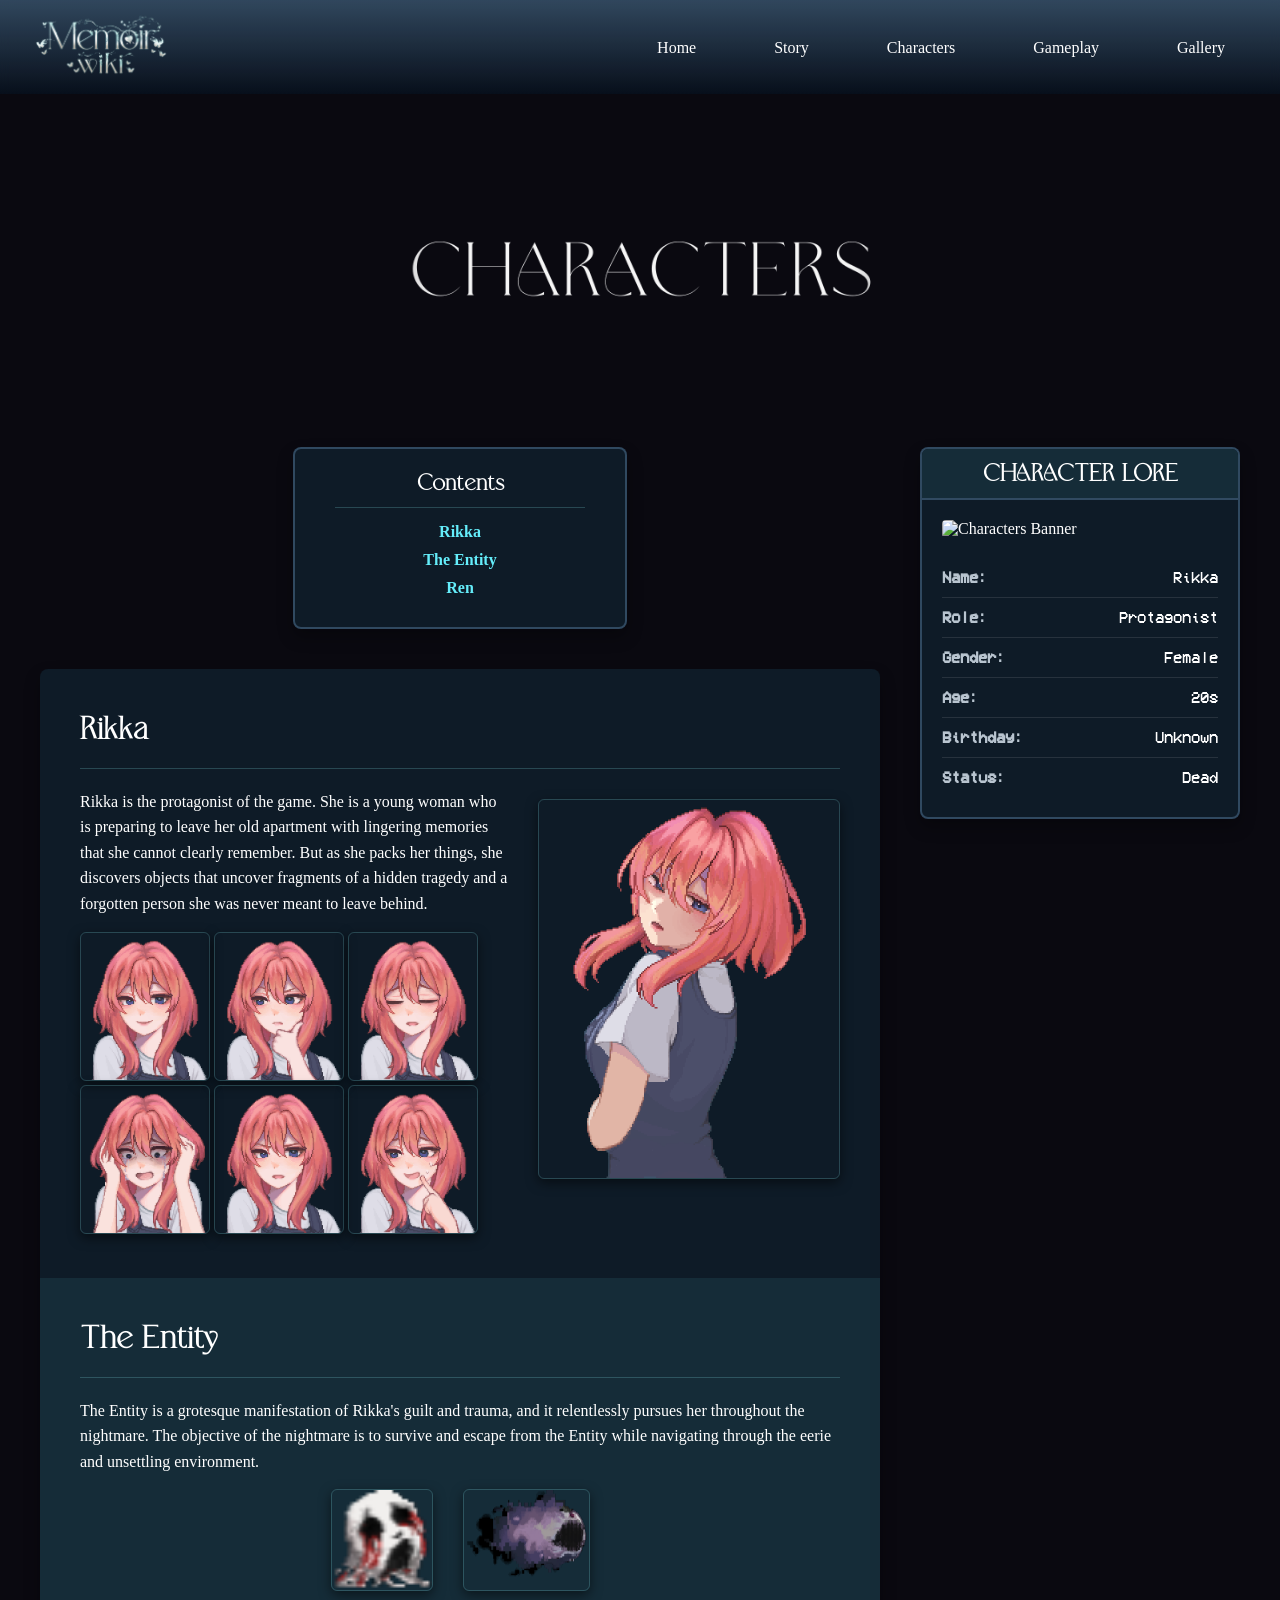
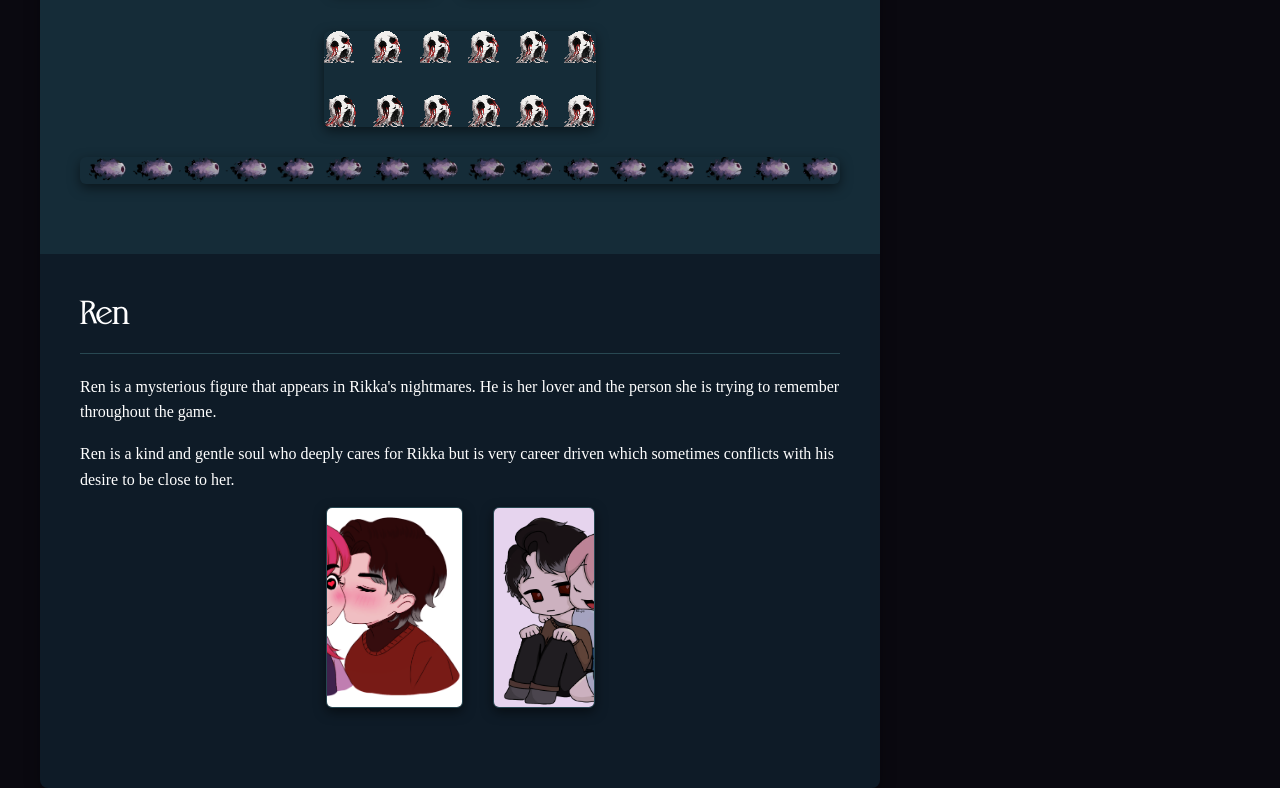
==== characters.html @ 7bb43e52 "part2 rearrangement" ====
<!DOCTYPE html>
<html lang="en">

<head>
    <meta charset="UTF-8">
    <meta name="viewport" content="width=device-width, initial-scale=1.0">
    <title>Memoir Wiki</title>
    <link rel="icon" type="image/png" href="/assets/images/MEMOIR_LOGO_WHITE.png">
    
    <link rel="stylesheet" href="/assets/css/style.css">
    <script src="/assets/js/script.js"></script>
</head>



<body>
<div id="header-stuff"></div>

<main class="site-main">
    <div class="page-banner-container">
        <img src="/assets/images/characters.png" alt="Characters Title Banner" class="page-banner-image">
    </div>

    <div class="main-body-wrapper">

        <article class="article-content-wrapper">

            <div class="toc-container">
                <div class="toc-box">
                    <h3>Contents</h3>
                    <ul>
                        <li><a href="#rikka">Rikka</a></li>
                        <li><a href="#entity">The Entity</a></li>
                        <li><a href="#ren">Ren</a></li>
                    </ul>
                </div>
            </div>

            <div class="article-sections-container">

                <section id="rikka" class="content-section">
                    <h2>Rikka</h2>
                    <hr>
                    <img src="/assets/images/Gallery/Rikka_Art.PNG" alt="Rikka Portrait" class="article-image-float">
                    <p>Rikka is the protagonist of the game. She is a young woman who is preparing to leave her old apartment with lingering memories that she cannot clearly remember. But as she packs her things, she discovers objects that uncover fragments of a hidden tragedy and a forgotten person she was never meant to leave behind.</p>
                    
                        <img height="147" width="128" src="/assets/images/Gallery/Smile.png" alt="Rikka Expression 1" class="row-item">
                        <img height="147" width="128" src="/assets/images/Gallery/Thinking_2.png" alt="Rikka Expression 2" class="row-item">
                        <img height="147" width="128" src="/assets/images/Gallery/Tired.png" alt="Rikka Expression 3" class="row-item">
                        <img height="147" width="128" src="/assets/images/Gallery/Fear_3.png" alt="Rikka Expression 4" class="row-item">
                        <img height="147" width="128" src="/assets/images/Gallery/Disdain_2.png" alt="Rikka Expression 5" class="row-item">
                        <img height="147" width="128" src="/assets/images/Gallery/Shy_Uneasy_1.png" alt="Rikka Expression 6" class="row-item">
                </section>

                <section id="entity" class="content-section">
                    <h2>The Entity</h2>
                    <hr>
                    <p>The Entity is a grotesque manifestation of Rikka's guilt and trauma, and it relentlessly pursues her throughout the nightmare. The objective of the nightmare is to survive and escape from the Entity while navigating through the eerie and unsettling environment.</p>

                    <div class="media-row">
                    <img height="100" width="100" src="/assets/images/Gallery/Entity1.png" alt="The Entity Art" class="row-item">
                    <img src="/assets/images/Gallery/Entity2.png" alt="The Entity Art 2" class="row-item">
                    </div>
                    <img src="/assets/images/Gallery/EntitySprite1.png" alt="The Entity Art 3" class="article-image-center">
                    <img src="/assets/images/Gallery/EyeEntity1.png" alt="The Entity Art 4" class="article-image-center">
                </section>

                <section id="ren" class="content-section">
                    <h2>Ren</h2>
                    <hr>
                    <p>Ren is a mysterious figure that appears in Rikka's nightmares. He is her lover and the person she is trying to remember throughout the game.</p>

                    <p>Ren is a kind and gentle soul who deeply cares for Rikka but is very career driven which sometimes conflicts with his desire to be close to her.</p>

                    <div class="media-row">
                    <img height="135" width="135" src="/assets/images/Gallery/Ren1.png" alt="Ren Sprite" class="row-item">
                    <img height="100" width="100" src="/assets/images/Gallery/Ren.png" alt="Ren Art" class="row-item">
                    </div>
                </section>

            </div>
        </article>

        <aside class="infobox-sidebar-wrapper">
            <div class="infobox">
                <h2>CHARACTER LORE</h2>
                <img src="/assets/images/gallery/Rikka_portrait.png" alt="Characters Banner" class="infobox-image">
                <ul>
                    <li><span class="info-key">Name:</span> <span class="info-value">Rikka</span></li>
                    <li><span class="info-key">Role:</span> <span class="info-value">Protagonist</span></li>
                    <li><span class="info-key">Gender:</span> <span class="info-value">Female</span></li>
                    <li><span class="info-key">Age:</span> <span class="info-value">20s</span></li>
                    <li><span class="info-key">Birthday:</span> <span class="info-value">Unknown</span></li>
                    <li><span class="info-key">Status:</span> <span class="info-value">Dead</span></li>
                </ul>
            </div>
        </aside>
    </div>
</main>
<div id="lightbox-modal" class="lightbox">
        <span class="lightbox-close">&times;</span>
        
        <img class="lightbox-content" id="lightbox-img" style="display: none;">
        
        <video class="lightbox-content" id="lightbox-video" style="display: none;" playsinline></video>
    </div>
</body>
</html>
---- assets/css/style.css ----
html {
    scroll-behavior: smooth;
    scroll-padding-top: 200px;
}

/* #region Memoir Fonts */
@font-face {
    font-family: 'MemoirFont'; 
    
    src: url('/assets/font/VCR_OSD_MONO.ttf') format('truetype'); 
    
    font-weight: normal;

}

@font-face {
    font-family: 'HeadingMemoirFont'; 
    
    src: url('/assets/font/NTSEAWAVE.otf') format('opentype'); 
    
    font-weight: normal;
    font-style: normal;

}
/* #endregion */

.mobile-icon {
    display: none;
    color: white;
    font-size: 28px;
    text-decoration: none;
}

.site-header {
    position: fixed;
    top: 0;
    width: 100%;
    z-index: 100;
    background: linear-gradient(to bottom, rgba(53, 78, 102, 0.9), rgba(7, 20, 35, 0.6));
    backdrop-filter: blur(6px);
    transition: padding 0.3s ease, background 0.3s ease;
}

.nav {
    display: flex;
    justify-content: space-between;
    align-items: center;
    padding: 5px 30px;
}

.logo {
    height: 80px;
}

.nav-links a {
    margin-left: 24px;
    font-family: 'Georgia', serif;
    text-decoration: none;
    color: white;
    padding: 15px 25px;
    line-height: 25px;
    border-radius: 4px;
}

.nav-links a:hover {
    text-decoration: none;
    color: rgb(184, 196, 207);
    background: linear-gradient(to bottom, rgba(147, 250, 355, 0.6), rgba(50, 75, 100, 0.6));
}

body {
    margin: 0;
    padding-top: 84px;
    background-color: rgb(10, 9, 16);
    background-position: center;
    background-repeat: no-repeat;
    font-family: 'Georgia', serif;
}

/* #region Page banner */
.page-banner-container {
    display: flex;
    justify-content: center;
    margin-bottom: 40px;
    width: 100%;
}

.page-banner-image {
    width: 100%;
    max-width: 500px;
    height: auto;
    
    mask-image: radial-gradient(ellipse at center, black 60%, transparent 100%) ;
    -webkit-mask-image: radial-gradient(ellipse at center, black 60%, transparent 100%);
}

/* #region Main Wiki Layout (NEW) */
.site-main {
    padding-top: 40px; 
}

.main-body-wrapper {
    display: flex;
    justify-content: center;
    max-width: 1200px;
    margin: 0 auto; 
    padding: 0 20px;
    gap: 40px;
    align-items: flex-start;
}

.article-image-center {
    display: block;
    margin: 30px auto;
    max-width: 100%;
    height: auto;
    border-radius: 6px;
    box-shadow: 0px 4px 12px rgba(0,0,0,0.5);
}

.article-image-float {
    float: right;
    clear: right;
    max-width: 300px; 
    height: auto;
    margin: 10px 0 20px 30px; 
    border-radius: 6px;
    box-shadow: 0px 4px 12px rgba(0,0,0,0.5);
    border: 1px solid rgba(147, 250, 355, 0.2); 
}

.media-row {
    display: flex;
    gap: 30px;
    flex-wrap: wrap;
    justify-content: center;
    margin-top: 15px;
    margin-bottom: 40px;
}

.row-item {
    max-width: 300px;
    height: auto;
    border-radius: 6px;
    box-shadow: 0px 4px 12px rgba(0,0,0,0.5);
    border: 1px solid rgba(147, 250, 355, 0.2); 
}

/* --- Dialogue & Quotes --- */
.game-dialogue {
    background-color: rgba(7, 20, 35, 0.6);
    border-left: 4px solid rgb(184, 196, 207);
    margin: 25px 0;
    padding: 20px 25px;
    border-radius: 0 8px 8px 0;
    box-shadow: inset 0px 0px 10px rgba(0,0,0,0.5);

    display: flow-root
}

.game-dialogue p {
    font-size: 1.1rem;
    font-style: italic;
    margin-bottom: 10px;
    font-family: 'MemoirFont', 'Georgia', serif;
}

.game-dialogue cite {
    display: block;
    text-align: right;
    font-weight: bold;
    color: rgb(184, 196, 207);
    font-size: 0.95rem;
    font-style: normal;
    font-family: 'MemoirFont', 'Georgia', serif;
}

.char-name {
    font-style: normal;
    font-weight: bold;
    color: rgb(184, 196, 207); 
    margin-right: 5px;
    font-family: 'MemoirFont', 'Georgia', serif;
}

/* --- LContent --- */
.article-content-wrapper {
    flex: 1;
}

.article-sections-container {
    border-radius: 8px;
    overflow: hidden;
    box-shadow: 0px 8px 16px rgba(0,0,0,0.3);
}

.content-section {
    padding: 40px;
    background-color: #0e1b27;
    color: white;
    scroll-margin-top: 120px;
    display: flow-root;
}

.article-sections-container .content-section:nth-child(even) {
    background-color: #152c38;
}

.content-section h2 {
    margin-top: 0;
    margin-bottom: 20px;
    font-size: 2rem;
    color: rgb(255, 255, 255);
    font-family: 'HeadingMemoirFont', 'Georgia', serif;
}

.content-section p {
    line-height: 1.6;
    margin-bottom: 15px;
    font-family: 'Georgia', serif;
}

.content-section hr {
    border: none;
    border-top: 1px solid rgba(147, 250, 355, 0.2);
    margin-bottom: 20px;
}

.content-section a {
    color: rgb(101, 238, 251);
    text-decoration: none;
    font-weight: bold;
    transition: color 0.3s ease;
}

.content-section a:hover {
    color: white;
    text-decoration: underline;
}

/* --- Infobox --- */
.infobox-sidebar-wrapper {
    width: 320px;
    flex-shrink: 0;
}

.infobox {
    background-color: #0e1b27;
    border: 2px solid rgba(53, 78, 102, 0.9);
    border-radius: 8px;
    padding: 20px;
    color: white;
    box-shadow: 0px 8px 16px rgba(0,0,0,0.3);
}

.infobox h2 {
    text-align: center;
    background-color: #152c38;
    padding: 10px;
    margin: -20px -20px 20px -20px;
    border-top-left-radius: 6px;
    border-top-right-radius: 6px;
    border-bottom: 2px solid rgba(53, 78, 102, 0.9);
    font-family: 'HeadingMemoirFont', 'Georgia', serif;
}

.infobox-image {
    width: 100%;
    height: auto;
    border-radius: 4px;
    margin-bottom: 20px;
}

.infobox ul {
    list-style: none;
    padding: 0;
    margin: 0;
}

.infobox li {
    display: flex;
    justify-content: space-between;
    padding: 10px 0;
    border-bottom: 1px solid rgba(255,255,255,0.1);
}

.infobox li:last-child {
    border-bottom: none;
}

.info-key {
    font-weight: bold;
    color: rgb(184, 196, 207);
    font-family: 'MemoirFont', 'Georgia', serif;
}

.info-value {
    text-align: right;
    font-family: 'MemoirFont', 'Georgia', serif;
}

/* --- Table of Contentsss --- */
.toc-container {
    display: flex;
    justify-content: center;
    margin-bottom: 40px;
}

.toc-box {
    background-color: #0e1b27;
    border: 2px solid rgba(53, 78, 102, 0.9);
    border-radius: 8px;
    padding: 20px 40px;
    box-shadow: 0px 8px 16px rgba(0,0,0,0.3);
    min-width: 250px;
}

.toc-box h3 {
    margin-top: 0;
    text-align: center;
    color: white;
    border-bottom: 1px solid rgba(147, 250, 355, 0.2);
    padding-bottom: 10px;
    margin-bottom: 15px;
    font-size: 1.4rem;
    font-family: 'HeadingMemoirFont', 'Georgia', serif;
}

.toc-box ul {
    list-style: none;
    padding: 0;
    margin: 0;
}

.toc-box li {
    margin-bottom: 10px;
    text-align: center;
}

.toc-box a {
    color: rgb(101, 238, 251);
    text-decoration: none;
    font-weight: bold;
    transition: color 0.3s ease;
}

.toc-box a:hover {
    color: white;
    text-decoration: underline;
}

/* --- Gallery ---*/
.gallery-grid {
    display: grid;
    grid-template-columns: repeat(auto-fit, minmax(250px, 1fr)); 
    gap: 20px;
    margin-top: 20px;
    margin-bottom: 40px;
}

.gallery-image {
    width: 100%;
    height: 100%;
    object-fit: cover;
    border-radius: 8px;
    box-shadow: 0px 4px 12px rgba(0,0,0,0.5);
    border: 1px solid rgba(147, 250, 355, 0.2);
    transition: transform 0.3s ease, box-shadow 0.3s ease;
    cursor: pointer;
}

.gallery-image:hover {
    transform: scale(1.05);
    box-shadow: 0px 8px 20px rgba(147, 250, 355, 0.4);
    z-index: 10;
}
/* #endregion */


/* #region Lightbox */
.article-image-float,
.article-image-center,
.infobox-image,
.gallery-image,
.row-item {
    cursor: zoom-in;
}

.lightbox {
    display: none;
    position: fixed;
    z-index: 1000;
    left: 0;
    top: 0;
    width: 100%; 
    height: 100%; 
    background-color: rgba(7, 20, 35, 0.95);
    backdrop-filter: blur(8px);
}

.lightbox-content {
    margin: auto;
    display: block;
    max-width: 90%;
    max-height: 85vh;
    margin-top: 50px;
    border-radius: 8px;
    box-shadow: 0px 0px 25px rgba(147, 250, 355, 0.3);
    animation: zoomIn 0.3s ease;
}

.lightbox-close {
    position: absolute;
    top: 20px;
    right: 40px;
    color: white;
    font-size: 50px;
    font-weight: bold;
    cursor: pointer;
    transition: color 0.3s ease;
}

.lightbox-close:hover {
    color: rgb(184, 196, 207);
}

@keyframes zoomIn {
    from { transform: scale(0.9); opacity: 0; }
    to { transform: scale(1); opacity: 1; }
}

/* #endregion */


/* #region Download */
.download-section-moved {
    display: flex;
    justify-content: center;
    margin-top: 80px;
    margin-bottom: 80px;
}

.download-container {
    position: relative;
}

.title-image {
    position: absolute;
    top: 5%;
    left: 50%;
    transform: translateX(-50%);
    width: 450px;
    max-width: 70%;
    z-index: 10;
    pointer-events: none;
    transition: filter 0.3s ease, opacity 0.4s ease;
    mask-image: radial-gradient(circle at center, black 0%, black 75%, transparent 100%);
}

.door-link {
    display: inline-block;
    position: relative;
    height: auto;
}

.door-image {
    width: auto;
    height: auto;
    display: block;
    transition: opacity 0.5s ease-in-out;
    mask-image: radial-gradient(ellipse at center, black 60%, black 60%, transparent 100%);
}

.door-hover {
    position: absolute;
    top: 0;
    left: 0;
    opacity: 0;
}

.door-link:hover .door-hover {
    opacity: 1;
    cursor: pointer;
}

.door-link:hover .title-image {
    filter: drop-shadow(0 0 18px rgba(147, 250, 355, 1));
    opacity: 1;
}
/* #endregion */


/* #region Mobile stuff */
@media screen and (max-width: 900px) {
    .main-body-wrapper {
        flex-direction: column;
        align-items: center;
    }
    
    .infobox-sidebar-wrapper {
        width: 100%;
        max-width: 500px;
        order: -1;
        margin-bottom: 30px;
    }
}

@media screen and (max-width: 768px) {
    .nav {
        flex-wrap: wrap;
    }

    .mobile-icon {
        display: block;
    }

    .nav-links {
        display: none;
        width: 100%;
        flex-direction: column;
        background-color: rgba(7, 20, 35, 0.95);
        margin-top: 15px;
        border-radius: 8px;
        padding: 10px 0;
    }

    .nav-links.active {
        display: flex; 
    }

    .nav-links a {
        margin-left: 0;
        text-align: center;
        margin-bottom: 5px;
    }

}
/* #endregion */

/* #region Butterflies */
.butterfly-container {
    position: fixed;
    top: 0;
    left: 0;
    width: 100vw;
    height: 100vh;
    z-index: -1; 
    pointer-events: none; 
    overflow: hidden; 
}

.butterfly {
    position: absolute;
    bottom: -100px; 
    width: 50px; 
    height: 50px; 
    
    background-image: url('/assets/images/butterfly.png'); 
    background-size: contain;
    background-repeat: no-repeat;
    opacity: 0;

    filter: drop-shadow(0px 0px 12px rgba(147, 250, 355, 0.8)) blur(3px); 
}
.butterfly:nth-child(1) { left: 5%; animation: floatDiagonalRight 9s linear infinite; animation-delay: 0s; transform: scale(0.9); }
.butterfly:nth-child(2) { left: 15%; animation: floatDiagonalLeft 11.25s linear infinite; animation-delay: 1.5s; transform: scale(1.2); filter: drop-shadow(0px 0px 12px rgba(147, 250, 355, 0.8)) blur(5px); }
.butterfly:nth-child(3) { left: 25%; animation: floatDiagonalRight 8.25s linear infinite; animation-delay: 0.5s; transform: scale(0.8); }
.butterfly:nth-child(4) { left: 35%; animation: floatDiagonalLeft 13.5s linear infinite; animation-delay: 2s; transform: scale(1.3); filter: drop-shadow(0px 0px 12px rgba(147, 250, 355, 0.8)) blur(2px); }
.butterfly:nth-child(5) { left: 45%; animation: floatDiagonalRight 9.75s linear infinite; animation-delay: 1s; transform: scale(1.0); }
.butterfly:nth-child(6) { left: 55%; animation: floatDiagonalLeft 12s linear infinite; animation-delay: 2.5s; transform: scale(0.7); filter: drop-shadow(0px 0px 12px rgba(147, 250, 355, 0.8)) blur(6px); }
.butterfly:nth-child(7) { left: 65%; animation: floatDiagonalRight 7.5s linear infinite; animation-delay: 0.2s; transform: scale(1.5); }
.butterfly:nth-child(8) { left: 75%; animation: floatDiagonalLeft 9.3s linear infinite; animation-delay: 1.8s; transform: scale(1.1); }
.butterfly:nth-child(9) { left: 85%; animation: floatDiagonalRight 14.25s linear infinite; animation-delay: 3s; transform: scale(0.9); filter: drop-shadow(0px 0px 12px rgba(147, 250, 355, 0.8)) blur(4px); }
.butterfly:nth-child(10) { left: 95%; animation: floatDiagonalLeft 10.5s linear infinite; animation-delay: 0.8s; transform: scale(1.2); }

@keyframes floatDiagonalRight {
    0% { transform: translateY(0px) translateX(0px) rotate(-10deg); opacity: 0; }
    10% { opacity: 0.6; }
    25% { transform: translateY(-30vh) translateX(15vw) rotate(20deg); }
    50% { transform: translateY(-60vh) translateX(5vw) rotate(-15deg); }
    75% { transform: translateY(-90vh) translateX(30vw) rotate(25deg); opacity: 0.6; }
    100% { transform: translateY(-120vh) translateX(20vw) rotate(0deg); opacity: 0; }
}

@keyframes floatDiagonalLeft {
    0% { transform: translateY(0px) translateX(0px) scaleX(-1) rotate(10deg); opacity: 0; }
    10% { opacity: 0.6; }
    25% { transform: translateY(-30vh) translateX(-15vw) scaleX(-1) rotate(-20deg); }
    50% { transform: translateY(-60vh) translateX(-5vw) scaleX(-1) rotate(15deg); }
    75% { transform: translateY(-90vh) translateX(-30vw) scaleX(-1) rotate(-25deg); opacity: 0.6; }
    100% { transform: translateY(-120vh) translateX(-20vw) scaleX(-1) rotate(0deg); opacity: 0; }
}
/* #endregion */
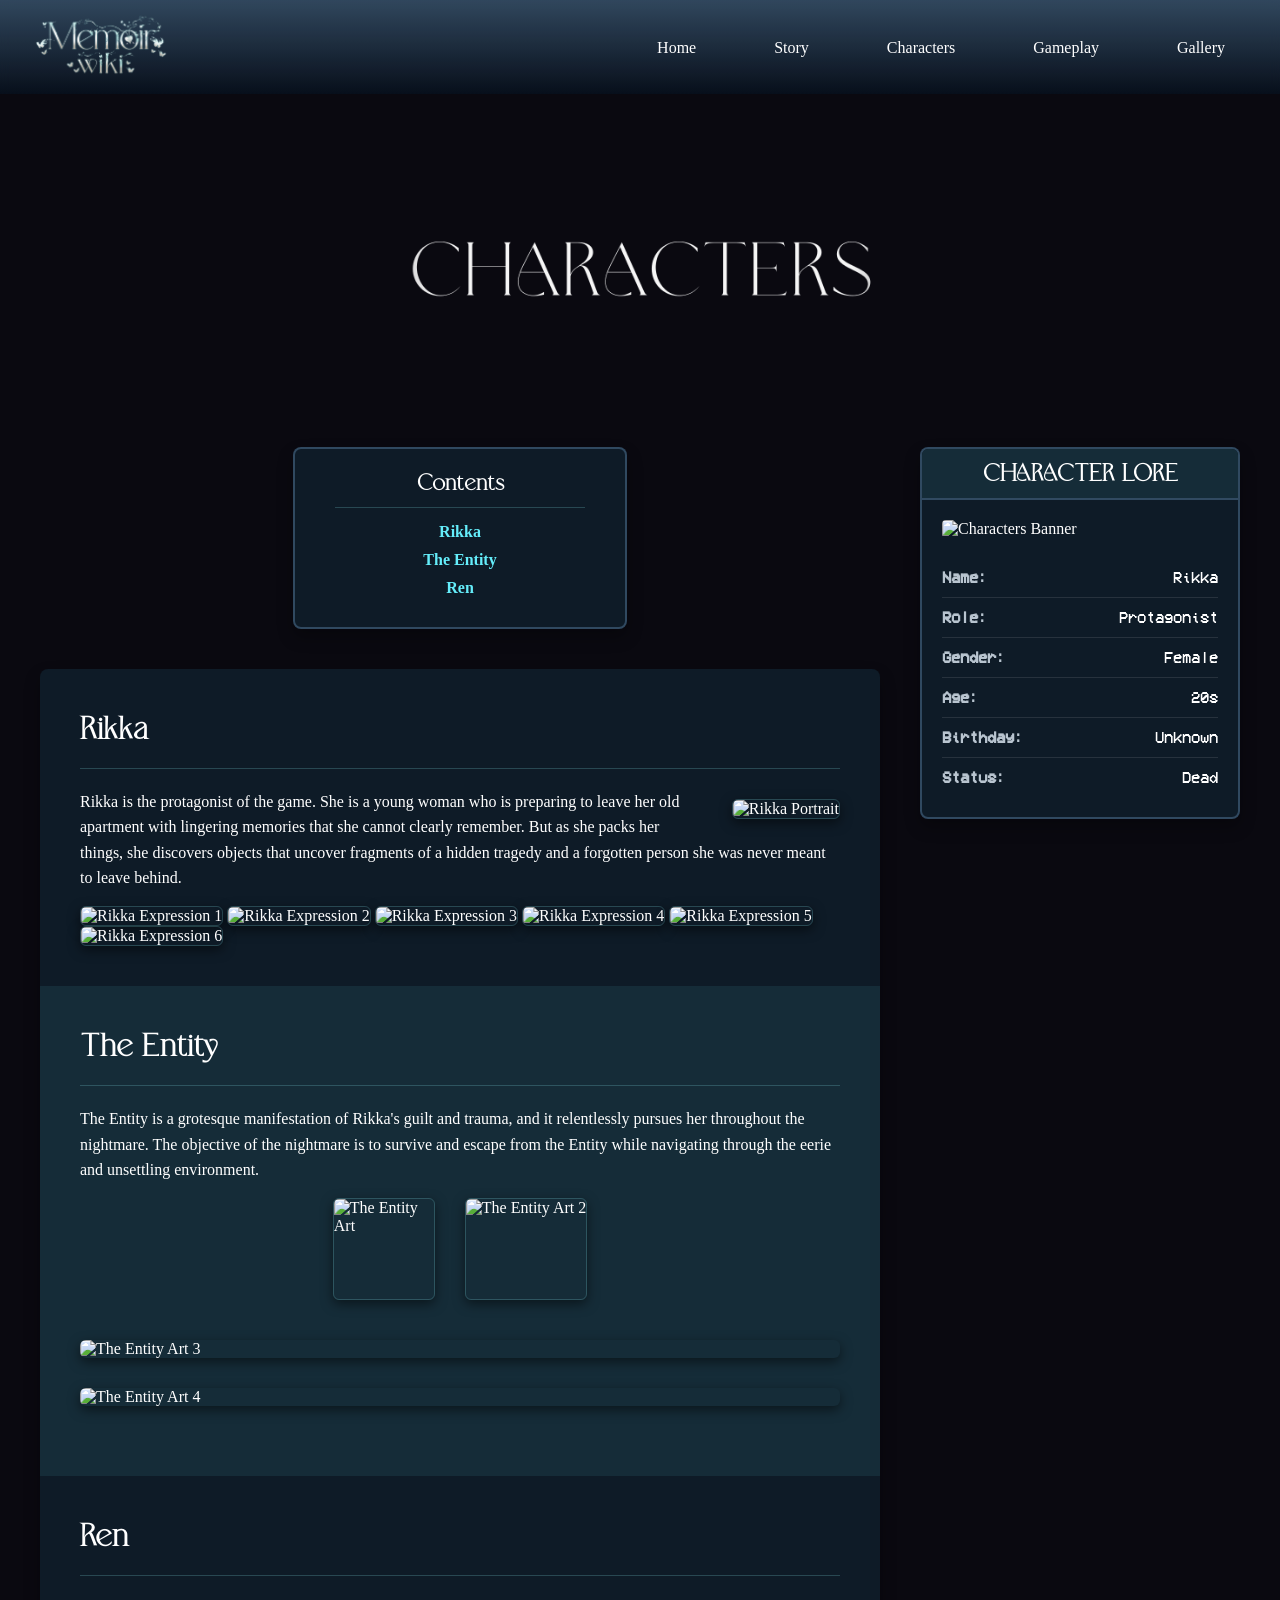
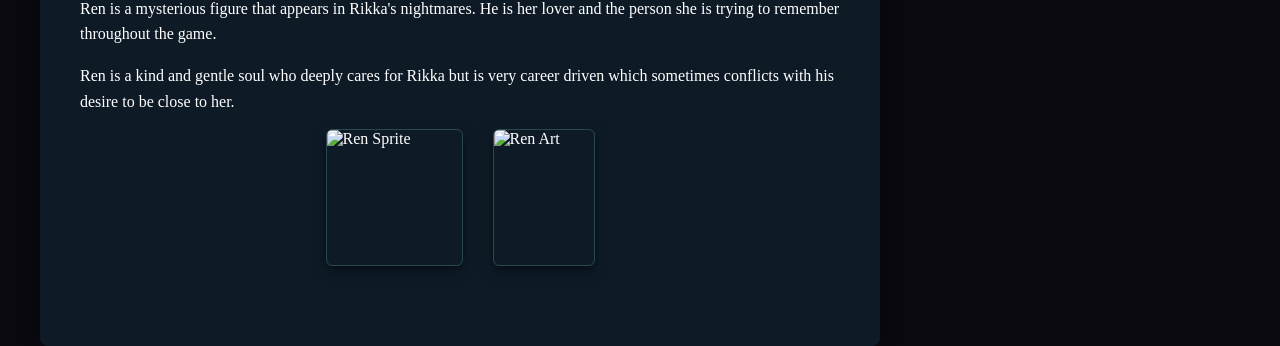
==== commit 29533b25: "Update characters.html" ====
--- a/characters.html
+++ b/characters.html
@@ -5,10 +5,10 @@
     <meta charset="UTF-8">
     <meta name="viewport" content="width=device-width, initial-scale=1.0">
     <title>Memoir Wiki</title>
-    <link rel="icon" type="image/png" href="/assets/images/MEMOIR_LOGO_WHITE.png">
+    <link rel="icon" type="image/png" href="assets/images/MEMOIR_LOGO_WHITE.png">
     
-    <link rel="stylesheet" href="/assets/css/style.css">
-    <script src="/assets/js/script.js"></script>
+    <link rel="stylesheet" href="assets/css/style.css">
+    <script src="assets/js/script.js"></script>
 </head>
 
 
@@ -18,7 +18,7 @@
 
 <main class="site-main">
     <div class="page-banner-container">
-        <img src="/assets/images/characters.png" alt="Characters Title Banner" class="page-banner-image">
+        <img src="assets/images/characters.png" alt="Characters Title Banner" class="page-banner-image">
     </div>
 
     <div class="main-body-wrapper">
@@ -41,15 +41,15 @@
                 <section id="rikka" class="content-section">
                     <h2>Rikka</h2>
                     <hr>
-                    <img src="/assets/images/Gallery/Rikka_Art.PNG" alt="Rikka Portrait" class="article-image-float">
+                    <img src="asset/images/Gallery/Rikka_Art.PNG" alt="Rikka Portrait" class="article-image-float">
                     <p>Rikka is the protagonist of the game. She is a young woman who is preparing to leave her old apartment with lingering memories that she cannot clearly remember. But as she packs her things, she discovers objects that uncover fragments of a hidden tragedy and a forgotten person she was never meant to leave behind.</p>
                     
-                        <img height="147" width="128" src="/assets/images/Gallery/Smile.png" alt="Rikka Expression 1" class="row-item">
-                        <img height="147" width="128" src="/assets/images/Gallery/Thinking_2.png" alt="Rikka Expression 2" class="row-item">
-                        <img height="147" width="128" src="/assets/images/Gallery/Tired.png" alt="Rikka Expression 3" class="row-item">
-                        <img height="147" width="128" src="/assets/images/Gallery/Fear_3.png" alt="Rikka Expression 4" class="row-item">
-                        <img height="147" width="128" src="/assets/images/Gallery/Disdain_2.png" alt="Rikka Expression 5" class="row-item">
-                        <img height="147" width="128" src="/assets/images/Gallery/Shy_Uneasy_1.png" alt="Rikka Expression 6" class="row-item">
+                        <img height="147" width="128" src="asset/images/Gallery/Smile.png" alt="Rikka Expression 1" class="row-item">
+                        <img height="147" width="128" src="asset/images/Gallery/Thinking_2.png" alt="Rikka Expression 2" class="row-item">
+                        <img height="147" width="128" src="asset/images/Gallery/Tired.png" alt="Rikka Expression 3" class="row-item">
+                        <img height="147" width="128" src="asset/images/Gallery/Fear_3.png" alt="Rikka Expression 4" class="row-item">
+                        <img height="147" width="128" src="asset/images/Gallery/Disdain_2.png" alt="Rikka Expression 5" class="row-item">
+                        <img height="147" width="128" src="asset/images/Gallery/Shy_Uneasy_1.png" alt="Rikka Expression 6" class="row-item">
                 </section>
 
                 <section id="entity" class="content-section">
@@ -58,11 +58,11 @@
                     <p>The Entity is a grotesque manifestation of Rikka's guilt and trauma, and it relentlessly pursues her throughout the nightmare. The objective of the nightmare is to survive and escape from the Entity while navigating through the eerie and unsettling environment.</p>
 
                     <div class="media-row">
-                    <img height="100" width="100" src="/assets/images/Gallery/Entity1.png" alt="The Entity Art" class="row-item">
-                    <img src="/assets/images/Gallery/Entity2.png" alt="The Entity Art 2" class="row-item">
+                    <img height="100" width="100" src="asset/images/Gallery/Entity1.png" alt="The Entity Art" class="row-item">
+                    <img src="asset/images/Gallery/Entity2.png" alt="The Entity Art 2" class="row-item">
                     </div>
-                    <img src="/assets/images/Gallery/EntitySprite1.png" alt="The Entity Art 3" class="article-image-center">
-                    <img src="/assets/images/Gallery/EyeEntity1.png" alt="The Entity Art 4" class="article-image-center">
+                    <img src="asset/images/Gallery/EntitySprite1.png" alt="The Entity Art 3" class="article-image-center">
+                    <img src="asset/images/Gallery/EyeEntity1.png" alt="The Entity Art 4" class="article-image-center">
                 </section>
 
                 <section id="ren" class="content-section">
@@ -73,8 +73,8 @@
                     <p>Ren is a kind and gentle soul who deeply cares for Rikka but is very career driven which sometimes conflicts with his desire to be close to her.</p>
 
                     <div class="media-row">
-                    <img height="135" width="135" src="/assets/images/Gallery/Ren1.png" alt="Ren Sprite" class="row-item">
-                    <img height="100" width="100" src="/assets/images/Gallery/Ren.png" alt="Ren Art" class="row-item">
+                    <img height="135" width="135" src="asset/images/Gallery/Ren1.png" alt="Ren Sprite" class="row-item">
+                    <img height="100" width="100" src="asset/images/Gallery/Ren.png" alt="Ren Art" class="row-item">
                     </div>
                 </section>
 
@@ -84,7 +84,7 @@
         <aside class="infobox-sidebar-wrapper">
             <div class="infobox">
                 <h2>CHARACTER LORE</h2>
-                <img src="/assets/images/gallery/Rikka_portrait.png" alt="Characters Banner" class="infobox-image">
+                <img src="asset/images/gallery/Rikka_portrait.png" alt="Characters Banner" class="infobox-image">
                 <ul>
                     <li><span class="info-key">Name:</span> <span class="info-value">Rikka</span></li>
                     <li><span class="info-key">Role:</span> <span class="info-value">Protagonist</span></li>
@@ -105,4 +105,4 @@
         <video class="lightbox-content" id="lightbox-video" style="display: none;" playsinline></video>
     </div>
 </body>
-</html>+</html>
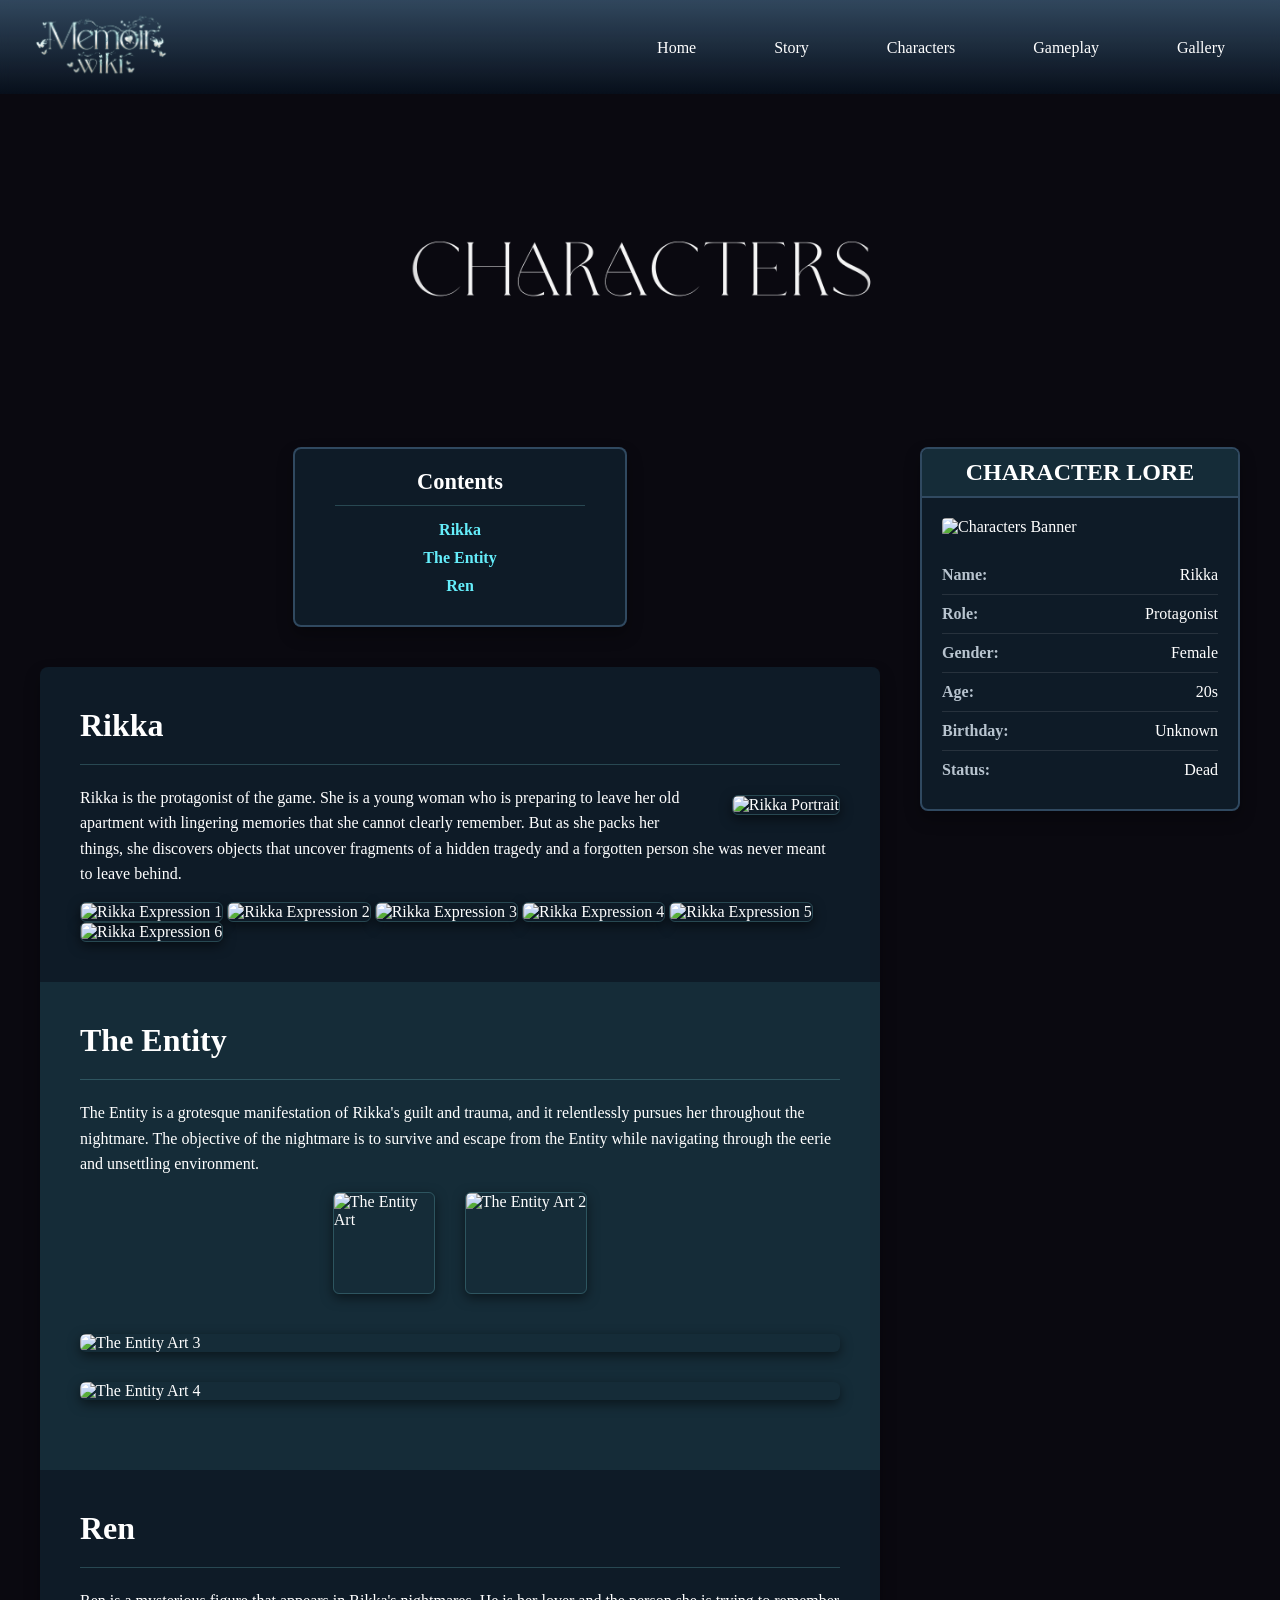
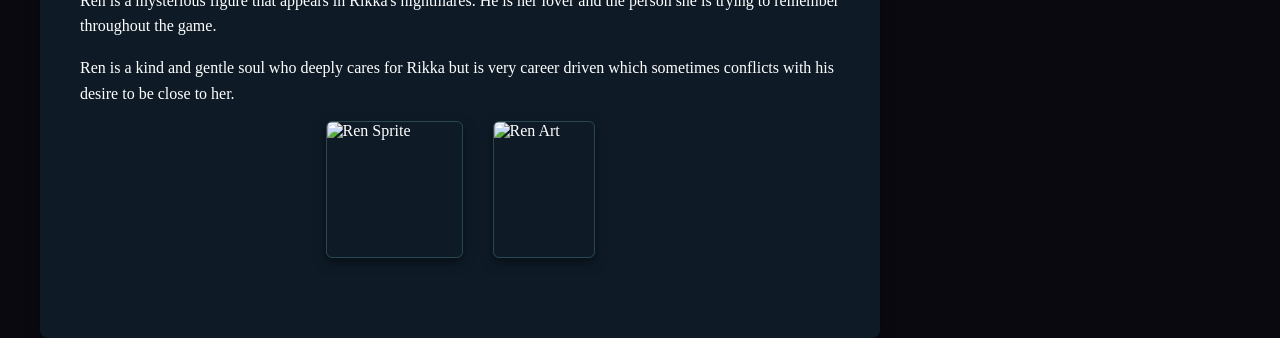
==== commit 929a50e0: "Update characters.html" ====
--- a/characters.html
+++ b/characters.html
@@ -84,7 +84,7 @@
         <aside class="infobox-sidebar-wrapper">
             <div class="infobox">
                 <h2>CHARACTER LORE</h2>
-                <img src="asset/images/gallery/Rikka_portrait.png" alt="Characters Banner" class="infobox-image">
+                <img src="asset/images/Gallery/Rikka_portrait.png" alt="Characters Banner" class="infobox-image">
                 <ul>
                     <li><span class="info-key">Name:</span> <span class="info-value">Rikka</span></li>
                     <li><span class="info-key">Role:</span> <span class="info-value">Protagonist</span></li>
--- a/assets/css/style.css
+++ b/assets/css/style.css
@@ -7,7 +7,7 @@
 @font-face {
     font-family: 'MemoirFont'; 
     
-    src: url('/assets/font/VCR_OSD_MONO.ttf') format('truetype'); 
+    src: url('assets/font/VCR_OSD_MONO.ttf') format('truetype'); 
     
     font-weight: normal;
 
@@ -16,7 +16,7 @@
 @font-face {
     font-family: 'HeadingMemoirFont'; 
     
-    src: url('/assets/font/NTSEAWAVE.otf') format('opentype'); 
+    src: url('assets/font/NTSEAWAVE.otf') format('opentype'); 
     
     font-weight: normal;
     font-style: normal;
@@ -555,7 +555,7 @@
     width: 50px; 
     height: 50px; 
     
-    background-image: url('/assets/images/butterfly.png'); 
+    background-image: url('assets/images/butterfly.png'); 
     background-size: contain;
     background-repeat: no-repeat;
     opacity: 0;
@@ -590,4 +590,4 @@
     75% { transform: translateY(-90vh) translateX(-30vw) scaleX(-1) rotate(-25deg); opacity: 0.6; }
     100% { transform: translateY(-120vh) translateX(-20vw) scaleX(-1) rotate(0deg); opacity: 0; }
 }
-/* #endregion */+/* #endregion */
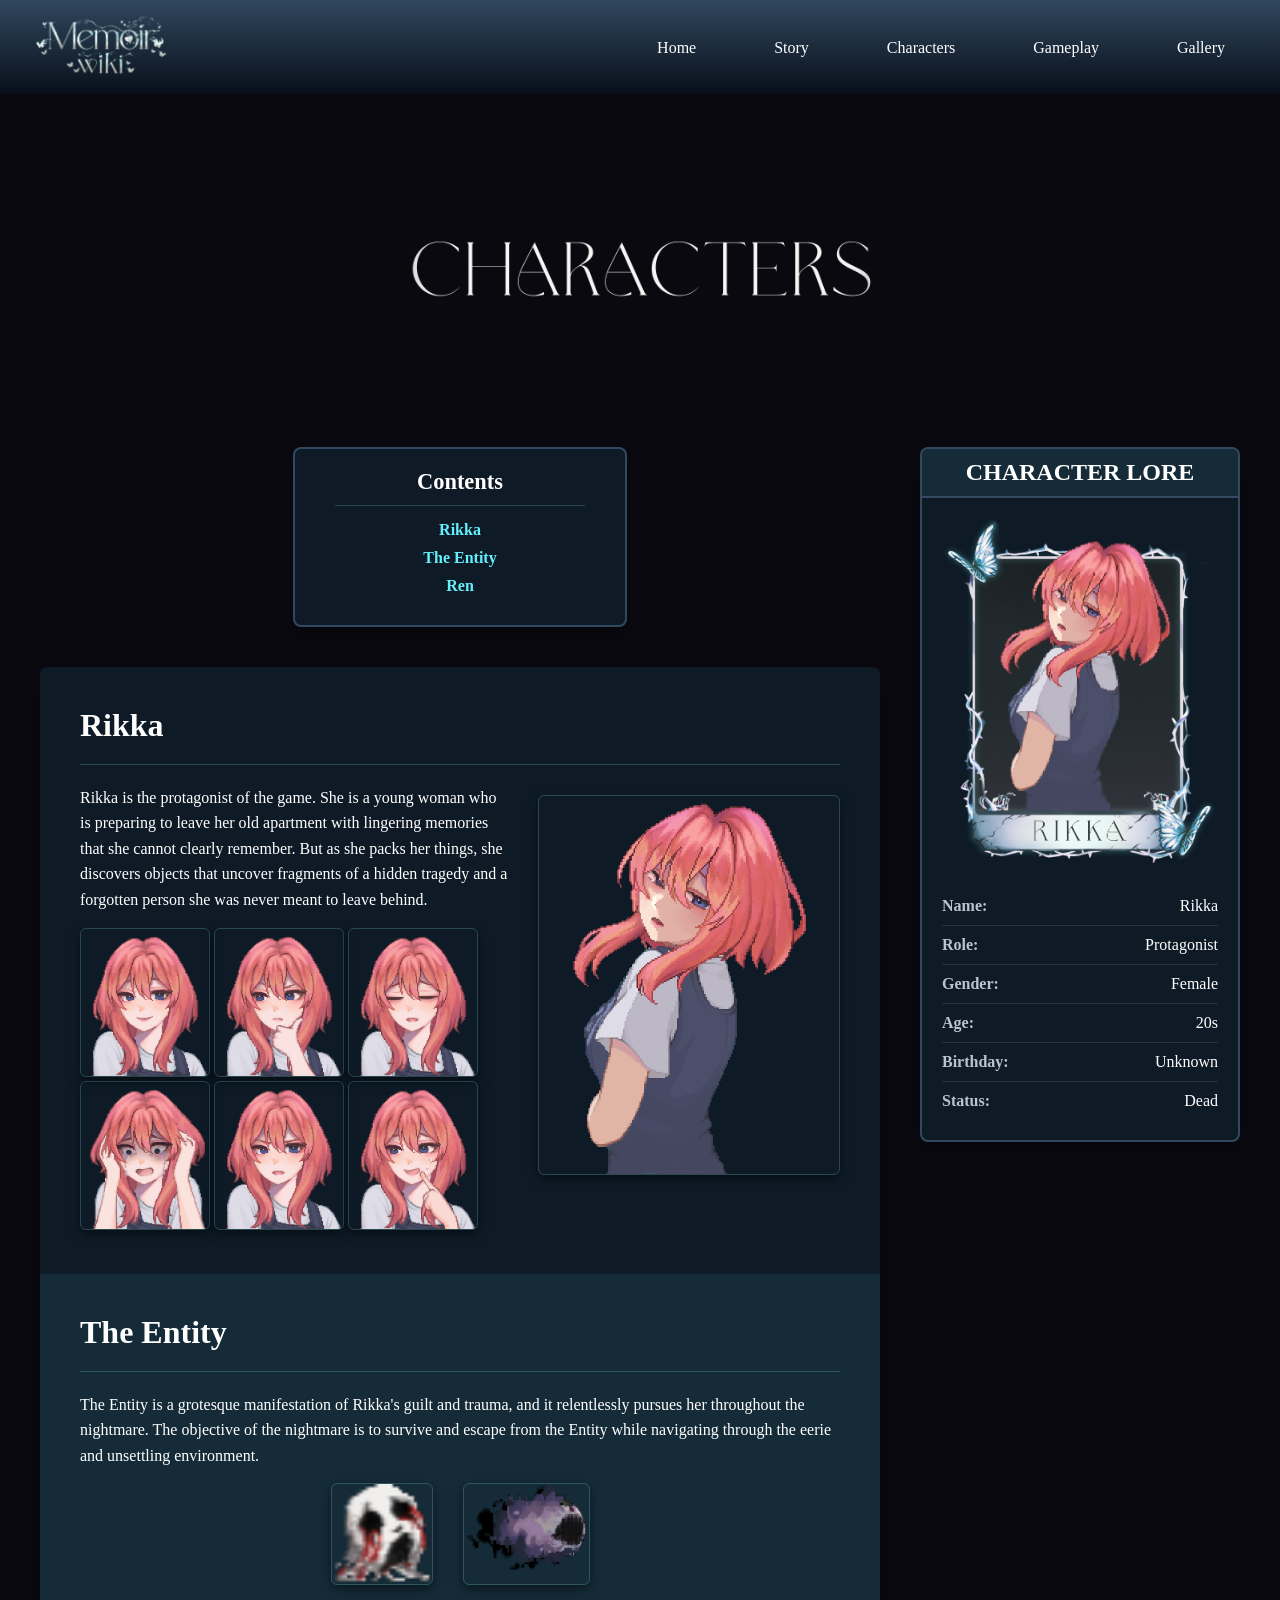
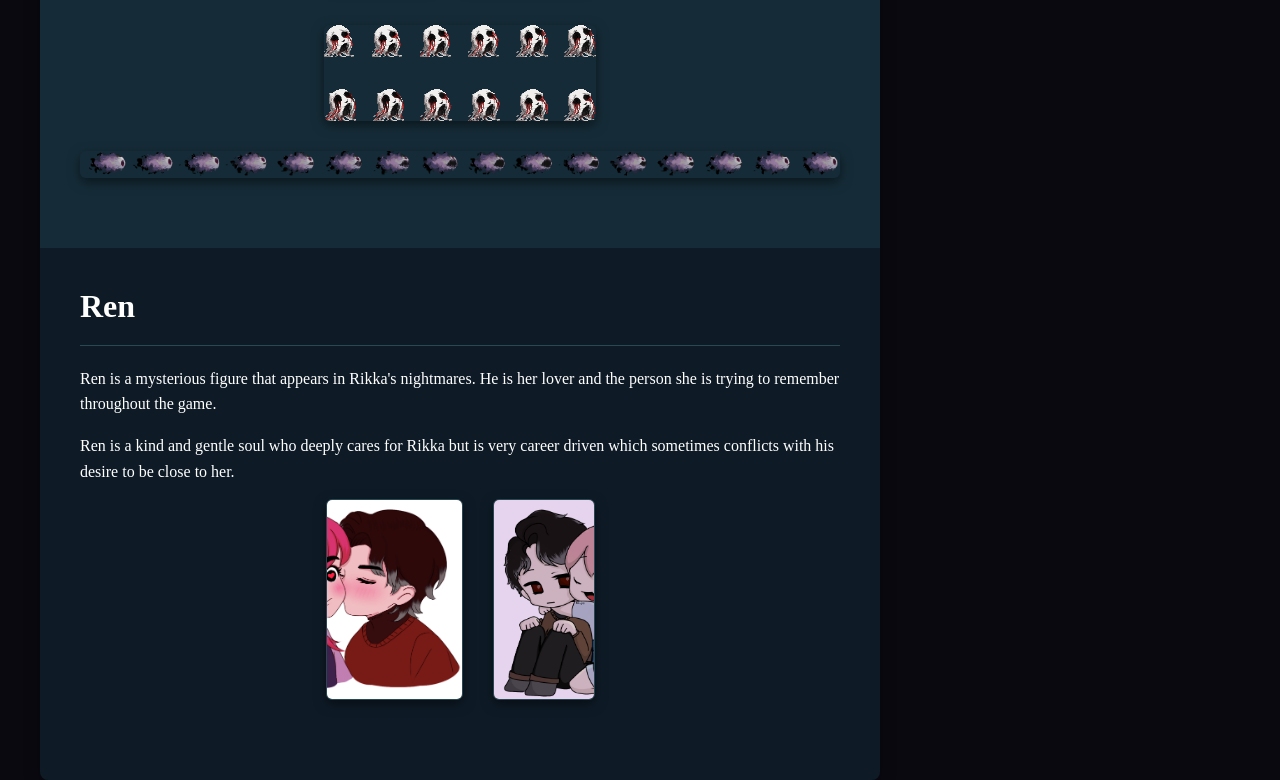
==== commit 3f7321d3: "Update characters.html" ====
--- a/characters.html
+++ b/characters.html
@@ -41,15 +41,15 @@
                 <section id="rikka" class="content-section">
                     <h2>Rikka</h2>
                     <hr>
-                    <img src="asset/images/Gallery/Rikka_Art.PNG" alt="Rikka Portrait" class="article-image-float">
+                    <img src="assets/images/Gallery/Rikka_Art.PNG" alt="Rikka Portrait" class="article-image-float">
                     <p>Rikka is the protagonist of the game. She is a young woman who is preparing to leave her old apartment with lingering memories that she cannot clearly remember. But as she packs her things, she discovers objects that uncover fragments of a hidden tragedy and a forgotten person she was never meant to leave behind.</p>
                     
-                        <img height="147" width="128" src="asset/images/Gallery/Smile.png" alt="Rikka Expression 1" class="row-item">
-                        <img height="147" width="128" src="asset/images/Gallery/Thinking_2.png" alt="Rikka Expression 2" class="row-item">
-                        <img height="147" width="128" src="asset/images/Gallery/Tired.png" alt="Rikka Expression 3" class="row-item">
-                        <img height="147" width="128" src="asset/images/Gallery/Fear_3.png" alt="Rikka Expression 4" class="row-item">
-                        <img height="147" width="128" src="asset/images/Gallery/Disdain_2.png" alt="Rikka Expression 5" class="row-item">
-                        <img height="147" width="128" src="asset/images/Gallery/Shy_Uneasy_1.png" alt="Rikka Expression 6" class="row-item">
+                        <img height="147" width="128" src="assets/images/Gallery/Smile.png" alt="Rikka Expression 1" class="row-item">
+                        <img height="147" width="128" src="assets/images/Gallery/Thinking_2.png" alt="Rikka Expression 2" class="row-item">
+                        <img height="147" width="128" src="assets/images/Gallery/Tired.png" alt="Rikka Expression 3" class="row-item">
+                        <img height="147" width="128" src="assets/images/Gallery/Fear_3.png" alt="Rikka Expression 4" class="row-item">
+                        <img height="147" width="128" src="assets/images/Gallery/Disdain_2.png" alt="Rikka Expression 5" class="row-item">
+                        <img height="147" width="128" src="assets/images/Gallery/Shy_Uneasy_1.png" alt="Rikka Expression 6" class="row-item">
                 </section>
 
                 <section id="entity" class="content-section">
@@ -58,11 +58,11 @@
                     <p>The Entity is a grotesque manifestation of Rikka's guilt and trauma, and it relentlessly pursues her throughout the nightmare. The objective of the nightmare is to survive and escape from the Entity while navigating through the eerie and unsettling environment.</p>
 
                     <div class="media-row">
-                    <img height="100" width="100" src="asset/images/Gallery/Entity1.png" alt="The Entity Art" class="row-item">
-                    <img src="asset/images/Gallery/Entity2.png" alt="The Entity Art 2" class="row-item">
+                    <img height="100" width="100" src="assets/images/Gallery/Entity1.png" alt="The Entity Art" class="row-item">
+                    <img src="assets/images/Gallery/Entity2.png" alt="The Entity Art 2" class="row-item">
                     </div>
-                    <img src="asset/images/Gallery/EntitySprite1.png" alt="The Entity Art 3" class="article-image-center">
-                    <img src="asset/images/Gallery/EyeEntity1.png" alt="The Entity Art 4" class="article-image-center">
+                    <img src="assets/images/Gallery/EntitySprite1.png" alt="The Entity Art 3" class="article-image-center">
+                    <img src="assets/images/Gallery/EyeEntity1.png" alt="The Entity Art 4" class="article-image-center">
                 </section>
 
                 <section id="ren" class="content-section">
@@ -73,8 +73,8 @@
                     <p>Ren is a kind and gentle soul who deeply cares for Rikka but is very career driven which sometimes conflicts with his desire to be close to her.</p>
 
                     <div class="media-row">
-                    <img height="135" width="135" src="asset/images/Gallery/Ren1.png" alt="Ren Sprite" class="row-item">
-                    <img height="100" width="100" src="asset/images/Gallery/Ren.png" alt="Ren Art" class="row-item">
+                    <img height="135" width="135" src="assets/images/Gallery/Ren1.png" alt="Ren Sprite" class="row-item">
+                    <img height="100" width="100" src="assets/images/Gallery/Ren.png" alt="Ren Art" class="row-item">
                     </div>
                 </section>
 
@@ -84,7 +84,7 @@
         <aside class="infobox-sidebar-wrapper">
             <div class="infobox">
                 <h2>CHARACTER LORE</h2>
-                <img src="asset/images/Gallery/Rikka_portrait.png" alt="Characters Banner" class="infobox-image">
+                <img src="assets/images/Gallery/Rikka_portrait.png" alt="Characters Banner" class="infobox-image">
                 <ul>
                     <li><span class="info-key">Name:</span> <span class="info-value">Rikka</span></li>
                     <li><span class="info-key">Role:</span> <span class="info-value">Protagonist</span></li>
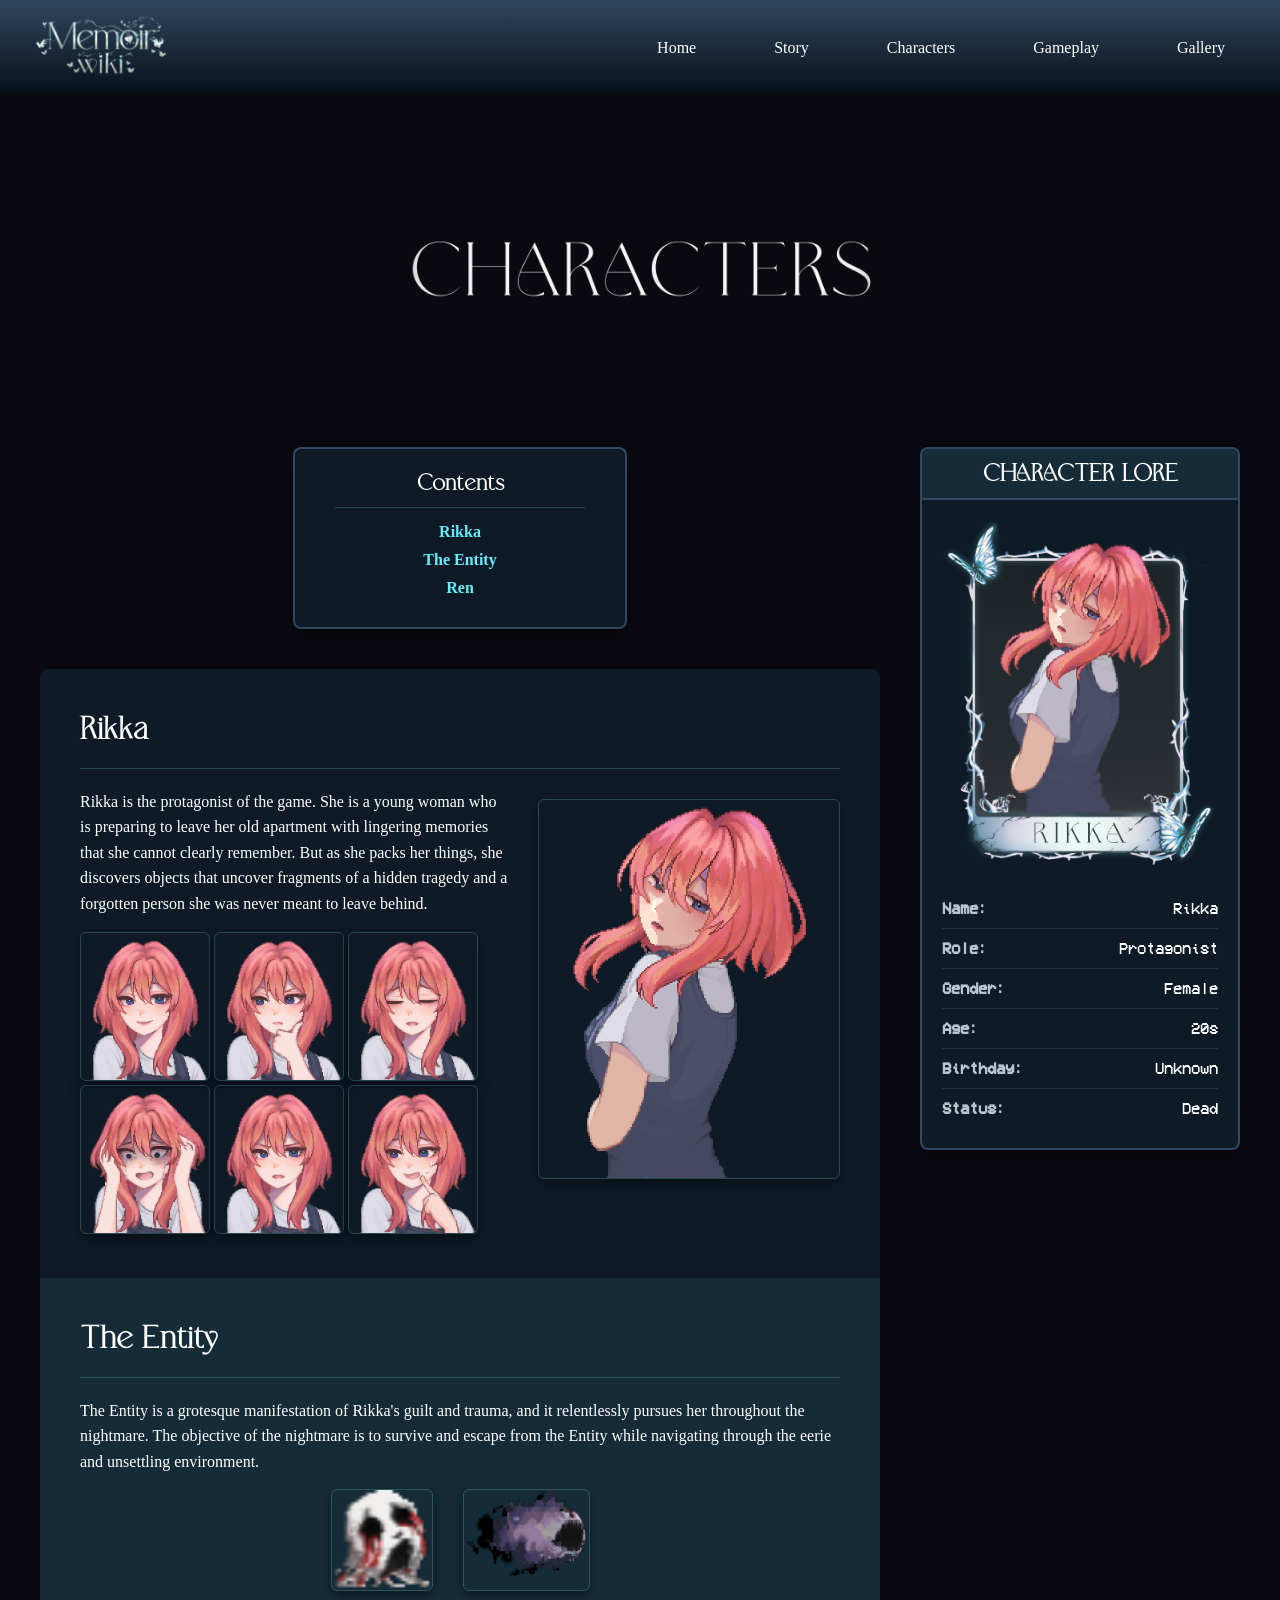
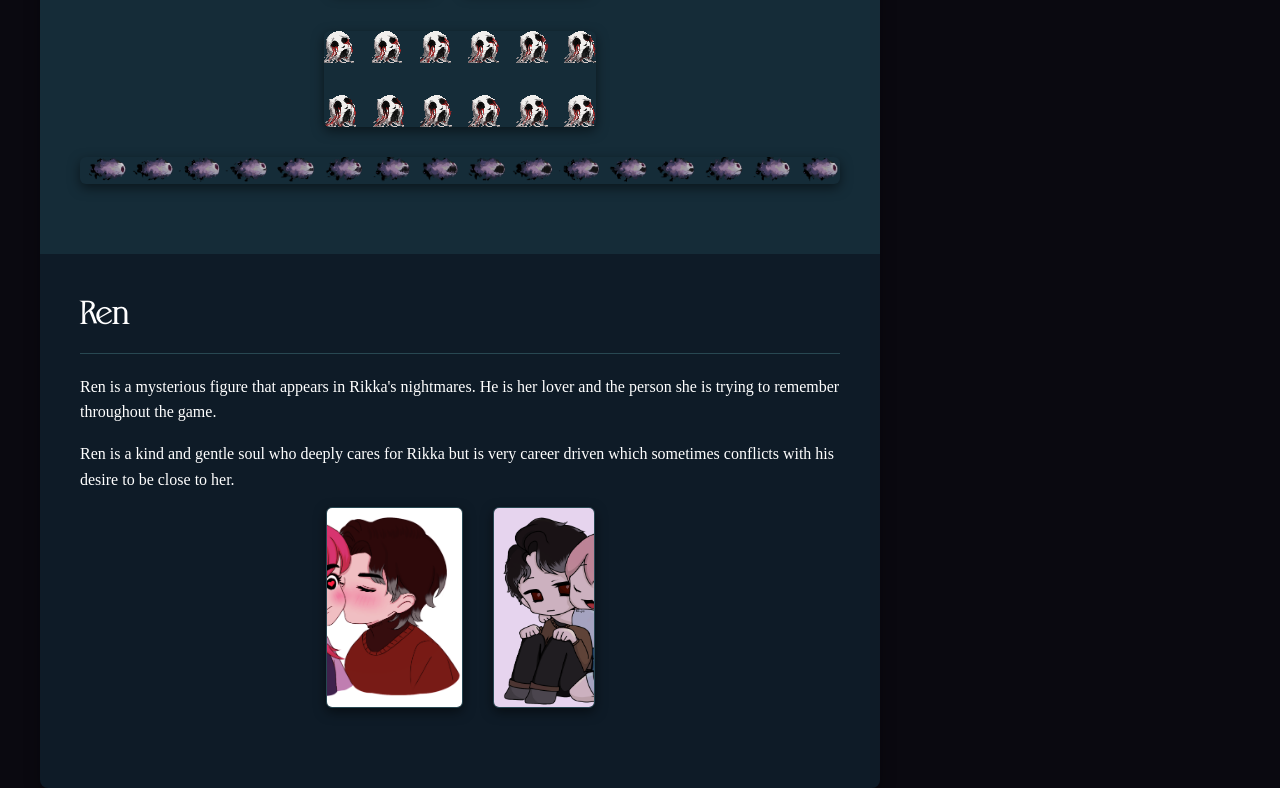
==== commit b28004ca: "Update characters.html" ====
--- a/characters.html
+++ b/characters.html
@@ -6,7 +6,7 @@
     <meta name="viewport" content="width=device-width, initial-scale=1.0">
     <title>Memoir Wiki</title>
     <link rel="icon" type="image/png" href="assets/images/MEMOIR_LOGO_WHITE.png">
-    
+    <link rel="stylesheet" href="assets/fontawesome/css/font-awesome.min.css">
     <link rel="stylesheet" href="assets/css/style.css">
     <script src="assets/js/script.js"></script>
 </head>
--- a/assets/css/style.css
+++ b/assets/css/style.css
@@ -7,7 +7,7 @@
 @font-face {
     font-family: 'MemoirFont'; 
     
-    src: url('assets/font/VCR_OSD_MONO.ttf') format('truetype'); 
+    src: url('../font/VCR_OSD_MONO.ttf') format('truetype'); 
     
     font-weight: normal;
 
@@ -16,7 +16,7 @@
 @font-face {
     font-family: 'HeadingMemoirFont'; 
     
-    src: url('assets/font/NTSEAWAVE.otf') format('opentype'); 
+    src: url('../font/NTSEAWAVE.otf') format('opentype'); 
     
     font-weight: normal;
     font-style: normal;
@@ -555,7 +555,7 @@
     width: 50px; 
     height: 50px; 
     
-    background-image: url('assets/images/butterfly.png'); 
+    background-image: url('../images/butterfly.png'); 
     background-size: contain;
     background-repeat: no-repeat;
     opacity: 0;
